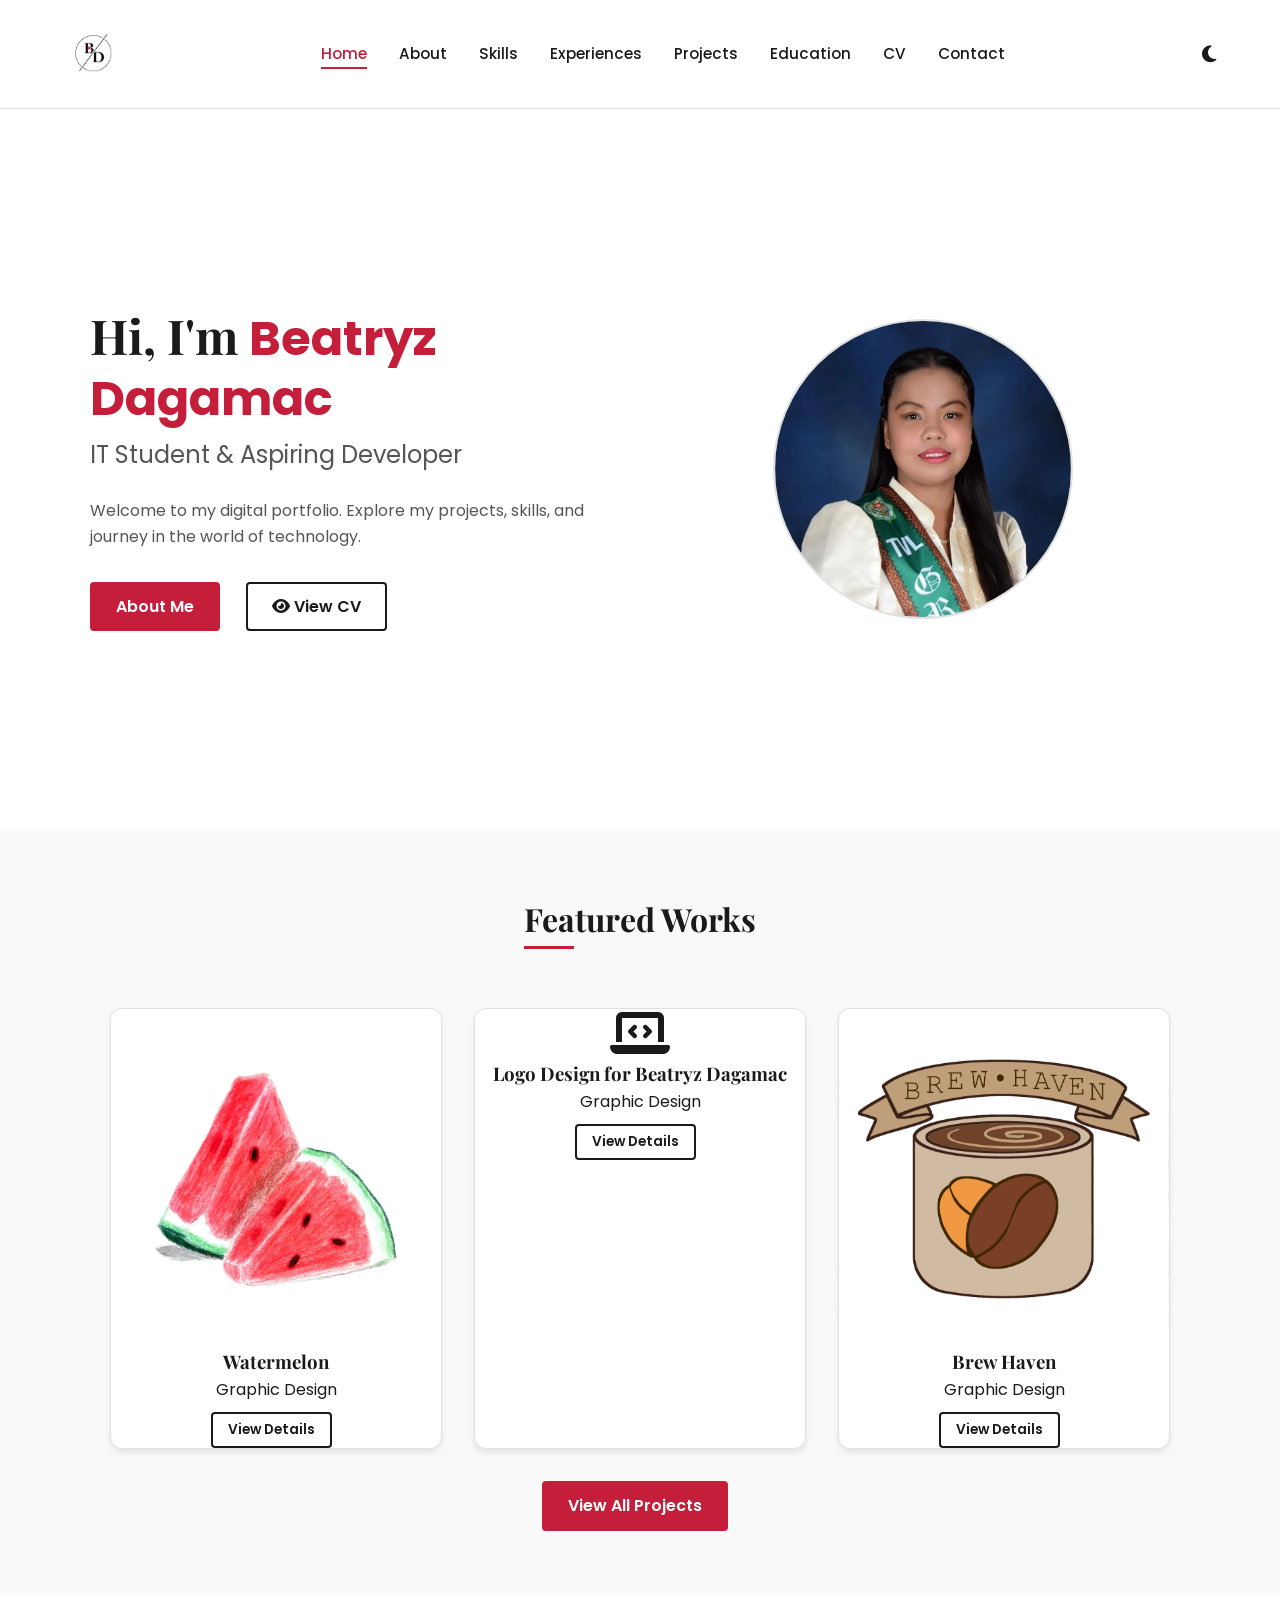
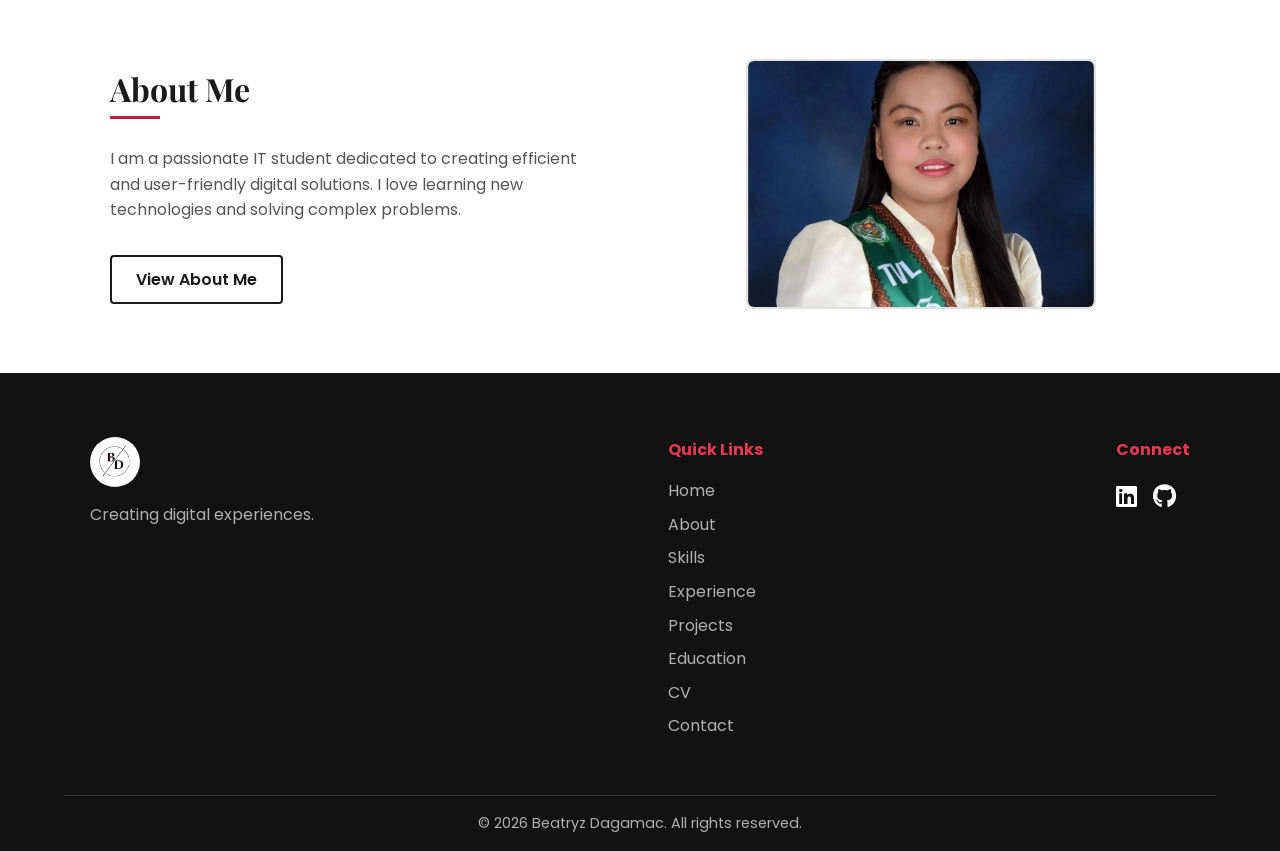
==== index.html @ 551d58fe "Add files via upload" ====
<!DOCTYPE html>
<html lang="en">
<head>
    <meta charset="UTF-8">
    <meta name="viewport" content="width=device-width, initial-scale=1.0">
    <meta name="author" content="Beatryz Dagamac">
    <meta name="description" content="The official web development and Aspiring IT professional portfolio of Beatryz Dagamac. View my projects, skills, experience, and downloadable CV.">
    <meta name="keywords" content="Beatryz Dagamac, Web Developer, Aspiring IT Professional, Portfolio, HTML, CSS, JavaScript, Networking, System Administration">
    <title>Beatryz Dagamac | Portfolio</title>
    <!-- Link to CSS -->
    <link rel="stylesheet" href="style.css">
    <!-- Font Awesome for Icons -->
    <link rel="stylesheet" href="https://cdnjs.cloudflare.com/ajax/libs/font-awesome/6.4.0/css/all.min.css">
    <!-- Google Fonts -->
    <link href="https://fonts.googleapis.com/css2?family=Playfair+Display:wght@700&family=Poppins:wght@300;400;600&display=swap" rel="stylesheet">    
    <!-- Standard Favicon -->
    <link rel="icon" type="image/png" href="assets/images/logo-icon.png">

    <!-- Apple Touch Icon (for iOS devices) -->
    <link rel="apple-touch-icon" href="assets/images/logo-icon.png">
</head>
<body>
        <!-- Navigation -->
    <nav class="navbar">
        <div class="logo">
            <!-- Using text representation of your logo for now -->
            <img src="assets/images/logo.png" alt="Beatryz Dagamac Logo" class="logo-img">
        </div>
        
        <ul class="nav-links">
            <li><a href="index.html" class="active">Home</a></li>
            <li><a href="about.html">About</a></li>
            <li><a href="skills.html">Skills</a></li>
            <li><a href="experience.html">Experiences</a></li>
            <li><a href="projects.html">Projects</a></li>
            <li><a href="education.html">Education</a></li>
            <li><a href="cv.html">CV</a></li>
            <li><a href="contact.html">Contact</a></li>
        </ul>

        <div class="nav-actions">
            <button id="theme-toggle" aria-label="Toggle Dark Mode">
                <i class="fas fa-moon"></i>
            </button>
            <div class="hamburger">
                <span class="bar"></span>
                <span class="bar"></span>
                <span class="bar"></span>
            </div>
        </div>
    </nav>

    <header class="hero">
                <div class="hero-content">
            <div class="hero-text">
                <h1>Hi, I'm <span class="accent-text">Beatryz Dagamac</span></h1>
                <h2>IT Student & Aspiring Developer</h2>
                <p>Welcome to my digital portfolio. Explore my projects, skills, and journey in the world of technology.</p>
                <div class="hero-buttons">
                    <a href="about.html" class="btn btn-primary">About Me</a>
                    <a href="cv.html" class="btn btn-outline">
                        <i class="fas fa-eye"></i>
                        View CV</a>
                </div>
            </div>
            <div class="hero-image">
                <!-- Placeholder for your photo -->
                <div class="img-placeholder">

                        <img src="assets/images/profile.jpg" alt="Beatryz Dagamac" class="profile-img">
                    </i>
                </div>
            </div>
        </div>
    </header>

    <!-- Featured Works Section -->
    <!-- Featured Works Section -->
    <section class="featured-works">
        <div class="container">
            <h2 class="section-title">Featured Works</h2>
            
            <!-- Added ID here for JavaScript to target -->
            <div class="projects-grid" id="featured-projects-grid">
                <!-- Projects will be automatically injected here by JavaScript -->
            </div>
            
            <div class="center-btn">
                <a href="projects.html" class="btn btn-primary">View All Projects</a>
            </div>
        </div>
    </section>
    
    <!-- About Preview Section -->
    <section class="about-preview">
        <div class="container about-container">
            <div class="about-text">
                <h2 class="section-title">About Me</h2>
                <p>I am a passionate IT student dedicated to creating efficient and user-friendly digital solutions. I love learning new technologies and solving complex problems.</p>
                <a href="about.html" class="btn btn-outline">View About Me</a>
            </div>
            <div class="about-image">
                <div class="img-placeholder square">
                    <img src="assets/images/profile.jpg" alt="Beatryz Dagamac" class="profile-img">
                </div>
            </div>
        </div>
    </section>


    <!-- Footer Section -->
     <footer>
        <div class = "footer-content">
            <div class="footer-logo">
                <img src="assets/images/logo.png" alt="Beatryz Dagamac Logo" class="logo-img">
                <p>Creating digital experiences.</p>
            </div>

            <div class="footer-links">
                <h4>Quick Links</h4>
                <ul>
                    <li><a href="index.html">Home</a></li>
                    <li><a href="about.html" class="active">About</a></li>
                    <li><a href="skills.html">Skills</a></li>
                    <li><a href="experience.html">Experience</a></li>
                    <li><a href="projects.html">Projects</a></li>
                    <li><a href="education.html">Education</a></li>
                    <li><a href="cv.html">CV</a></li>
                    <li><a href="contact.html">Contact</a></li>
                </ul>
            </div>

            <div class="footer-social">
                <h4>Connect</h4>
                <div class="social-icons">
                    <a href="https://linkedin.com/in/beatryz-dagamac-381463185" target="_blank"><i class="fab fa-linkedin"></i></a>
                    <a href="https://github.com/beaD8"><i class="fab fa-github"></i></a>  
                </div>
            </div>

        </div>

        <div class="footer-bottom">
            <p>&copy; 2026 Beatryz Dagamac. All rights reserved.</p>
        </div>
     </footer>

    <!-- 1. Load the data FIRST -->
    <script src="projects-data.js"></script>
    <!-- 2. Load your main script SECOND -->
    <script src="script.js"></script>
</body>
</html>
---- style.css ----
/* =========================================
   1. CSS Variables (Unified Color Palette)
   ========================================= */
:root {
    /* Base Colors */
    --primary-bg: #FFFFFF;
    --secondary-bg: #F9F9F9;
    --text-main: #1A1A1A;
    --text-muted: #555555;
    
    /* Accent Colors (Red from logo) */
    --accent-color: #C41E3A;
    --accent-hover: #9e182e;
    --accent-light: #f9e0e4; /* Light red for badges/tags backgrounds */
    --accent-dark: #8a1529;
    
    /* UI Elements */
    --border-color: #E0E0E0;
    --card-bg: #FFFFFF;
    --shadow: 0 4px 6px rgba(0, 0, 0, 0.08);
    --shadow-hover: 0 8px 25px rgba(0, 0, 0, 0.12);
    
    /* Semantic Colors (Light Mode) */
    --success-bg: #d4edda;
    --success-text: #155724;
    --success-border: #c3e6cb;
    --error-bg: #f8d7da;
    --error-text: #721c24;
    --error-border: #f5c6cb;
    --warning-bg: #fff3cd;
    --warning-text: #856404;
    --info-bg: #d1ecf1;
    --info-text: #0c5460;

    /* Aliases for compatibility with older CSS blocks */
    --bg-primary: var(--primary-bg);
    --bg-secondary: var(--secondary-bg);
    --text-color: var(--text-main);
}

/* =========================================
   2. Dark Mode Overrides
   ========================================= */
body.dark-mode {
    /* Base Colors */
    --primary-bg: #121212;
    --secondary-bg: #1E1E1E;
    --text-main: #FFFFFF;
    --text-muted: #B0B0B0;
    
    /* Accent Colors (Slightly brighter for better contrast in dark mode) */
    --accent-color: #E63950;
    --accent-hover: #ff4d62;
    --accent-light: #3a1a1f; /* Dark red for badges/tags backgrounds */
    --accent-dark: #ff6b7d;
    
    /* UI Elements */
    --border-color: #333333;
    --card-bg: #1E1E1E;
    --shadow: 0 4px 6px rgba(0, 0, 0, 0.3);
    --shadow-hover: 0 8px 25px rgba(0, 0, 0, 0.5);

    /* Semantic Colors (Dark Mode) */
    --success-bg: #1a2e1a;
    --success-text: #75b798;
    --success-border: #2a4a2a;
    --error-bg: #2e1a1a;
    --error-text: #f1aeb5;
    --error-border: #4a2a2a;
    --warning-bg: #2e2a1a;
    --warning-text: #e0c060;
    --info-bg: #1a2a2e;
    --info-text: #6edff6;

    /* Aliases */
    --bg-primary: var(--primary-bg);
    --bg-secondary: var(--secondary-bg);
    --text-color: var(--text-main);
}

/* =========================================
   3. Reset and Base Styles
   ========================================= */
* {
    margin: 0;
    padding: 0;
    box-sizing: border-box;
    font-family: 'Poppins', sans-serif;
    transition: background-color 0.3s, color 0.3s, border-color 0.3s, box-shadow 0.3s;
}

body {
    background-color: var(--primary-bg);
    color: var(--text-main);
    line-height: 1.6;
}

a {
    text-decoration: none;
    color: inherit;
}

ul {
    list-style: none;
}

.container {
    max-width: 1100px;
    margin: 0 auto;
    padding: 0 20px;
}

.accent-text {
    color: var(--accent-color);
}

/* =========================================
   4. Typography & Buttons
   ========================================= */
h1, h2, h3, .logo-text {
    font-family: 'Playfair Display', serif;
}

.section-title {
    font-size: 2rem;
    margin-bottom: 2rem;
    position: relative;
    display: inline-block;
}

.section-title::after {
    content: '';
    position: absolute;
    bottom: -5px;
    left: 0;
    width: 50px;
    height: 3px;
    background-color: var(--accent-color);
}

.btn {
    display: inline-block;
    padding: 10px 24px;
    border-radius: 4px;
    font-weight: 600;
    cursor: pointer;
    transition: all 0.3s ease;
    margin-right: 10px;
}

.btn-primary {
    background-color: var(--accent-color);
    color: #fff;
    border: 2px solid var(--accent-color);
}

.btn-primary:hover {
    background-color: var(--accent-hover);
    border-color: var(--accent-hover);
}

.btn-outline {
    background-color: transparent;
    color: var(--text-main);
    border: 2px solid var(--text-main);
}

.btn-outline:hover {
    background-color: var(--text-main);
    color: var(--primary-bg);
}

/* =========================================
   5. Navigation
   ========================================= */
.navbar {
    display: flex;
    justify-content: space-between;
    align-items: center;
    padding: 1.5rem 5%;
    background-color: var(--primary-bg);
    position: sticky;
    top: 0;
    z-index: 1000;
    border-bottom: 1px solid var(--border-color);
}

.logo {
    display: flex;
    align-items: center;
}

.logo-img {
    height: 60px;
    width: auto;
    object-fit: contain;
    transition: transform 0.3s ease;
    border-radius: 50%;
}

.logo-img:hover {
    transform: scale(1.05);
}

.logo-text {
    font-size: 1.8rem;
    font-weight: bold;
    color: var(--text-main);
}

.logo-text .accent {
    color: var(--accent-color);
    font-style: italic;
}

.nav-links {
    display: flex;
    gap: 2rem;
}

.nav-links a {
    font-weight: 500;
    font-size: 0.95rem;
    position: relative;
}

.nav-links a:hover, .nav-links a.active {
    color: var(--accent-color);
}

.nav-links a::after {
    content: '';
    position: absolute;
    width: 0;
    height: 2px;
    bottom: -5px;
    left: 0;
    background-color: var(--accent-color);
    transition: width 0.3s;
}

.nav-links a:hover::after, .nav-links a.active::after {
    width: 100%;
}

.nav-actions {
    display: flex;
    align-items: center;
    gap: 1.5rem;
}

#theme-toggle {
    background: none;
    border: none;
    cursor: pointer;
    font-size: 1.2rem;
    color: var(--text-main);
}

.hamburger {
    display: none;
    cursor: pointer;
}

.bar {
    display: block;
    width: 25px;
    height: 3px;
    margin: 5px auto;
    background-color: var(--text-main);
    transition: all 0.3s ease;
}

/* =========================================
   6. Hero Section
   ========================================= */
.hero {
    padding: 4rem 5%;
    min-height: 80vh;
    display: flex;
    align-items: center;
}

.hero-content {
    display: flex;
    align-items: center;
    justify-content: space-between;
    max-width: 1100px;
    margin: 0 auto;
    width: 100%;
    gap: 2rem;
}

.hero-text {
    flex: 1;
}

.hero-text h1 {
    font-size: 3rem;
    margin-bottom: 0.5rem;
    line-height: 1.2;
}

.hero-text h2 {
    font-size: 1.5rem;
    color: var(--text-muted);
    margin-bottom: 1.5rem;
    font-family: 'Poppins', sans-serif;
    font-weight: 400;
}

.hero-text p {
    margin-bottom: 2rem;
    color: var(--text-muted);
    max-width: 500px;
}

.hero-buttons {
    display: flex;
    gap: 1rem;
    flex-wrap: wrap;
}

.hero-image {
    flex: 1;
    display: flex;
    justify-content: center;
}

.img-placeholder {
    width: 300px;
    height: 300px;
    background-color: var(--secondary-bg);
    border: 2px solid var(--border-color);
    border-radius: 50%;
    display: flex;
    align-items: center;
    justify-content: center;
    overflow: hidden;
}

.profile-img {
    width: 100%;
    height: 100%;
    object-fit: cover;
    display: block;
}

/* =========================================
   7. Featured Works & Projects
   ========================================= */
.featured-works, .projects-page-section {
    padding: 4rem 0;
    background-color: var(--secondary-bg);
    text-align: center;
}

.projects-grid {
    display: grid;
    grid-template-columns: repeat(auto-fill, minmax(320px, 1fr));
    gap: 2rem;
    max-width: 1100px;
    margin: 0 auto;
    padding: 2rem 0;
}

.project-card {
    background: var(--card-bg);
    border-radius: 12px;
    overflow: hidden;
    box-shadow: var(--shadow);
    transition: transform 0.3s ease, box-shadow 0.3s ease, border-color 0.3s;
    border: 1px solid var(--border-color);
    display: flex;
    flex-direction: column;
}

.project-card:hover {
    transform: translateY(-8px);
    box-shadow: var(--shadow-hover);
    border-color: var(--accent-color);
}

.project-image {
    position: relative;
    height: 200px;
    overflow: hidden;
    background-color: var(--secondary-bg);
}

.project-image img {
    width: 100%;
    height: 100%;
    object-fit: cover;
    transition: transform 0.3s ease;
}

.project-card:hover .project-image img {
    transform: scale(1.05);
}

.project-overlay {
    position: absolute;
    top: 0;
    left: 0;
    width: 100%;
    height: 100%;
    background: rgba(0,0,0,0.6);
    display: flex;
    align-items: center;
    justify-content: center;
    gap: 1rem;
    opacity: 0;
    transition: opacity 0.3s ease;
}

.project-card:hover .project-overlay {
    opacity: 1;
}

.btn-icon {
    color: white;
    font-size: 1.5rem;
    padding: 10px;
    background: rgba(255,255,255,0.2);
    border-radius: 50%;
    transition: background 0.3s;
}

.btn-icon:hover {
    background: var(--accent-color);
}

.project-content {
    padding: 1.5rem;
    display: flex;
    flex-direction: column;
    flex-grow: 1;
}

.project-header {
    display: flex;
    justify-content: space-between;
    align-items: flex-start;
    margin-bottom: 0.5rem;
}

.project-header h3 {
    font-family: 'Playfair Display', serif;
    font-size: 1.25rem;
    margin: 0;
    color: var(--text-main);
}

.project-category {
    color: var(--accent-color);
    font-size: 0.85rem;
    margin-bottom: 0.75rem;
    font-weight: 600;
    text-transform: uppercase;
    letter-spacing: 0.5px;
}

.project-description {
    font-size: 0.95rem;
    line-height: 1.6;
    color: var(--text-muted);
    margin-bottom: 1rem;
    flex-grow: 1;
}

.project-tech {
    display: flex;
    flex-wrap: wrap;
    gap: 0.5rem;
}

.tech-badge {
    background: var(--accent-light);
    color: var(--accent-color);
    padding: 4px 10px;
    border-radius: 20px;
    font-size: 0.8rem;
    font-weight: 600;
}

.status-badge {
    font-size: 0.75rem;
    padding: 4px 8px;
    border-radius: 4px;
    font-weight: 600;
}

.status-badge.completed { background: var(--success-bg); color: var(--success-text); }
.status-badge.in-progress { background: var(--warning-bg); color: var(--warning-text); }
.status-badge.planned { background: var(--info-bg); color: var(--info-text); }

.card-status {
    position: absolute;
    top: 15px;
    right: 15px;
    background-color: var(--accent-color);
    color: #fff;
    padding: 4px 12px;
    border-radius: 20px;
    font-size: 0.75rem;
    font-weight: 600;
    text-transform: uppercase;
}

.card-status.in-progress { background-color: #f39c12; }
.card-status.planned { background-color: #7f8c8d; }

/* =========================================
   8. About & Skills Preview
   ========================================= */
.about-preview {
    padding: 4rem 0;
}

.about-container {
    display: flex;
    align-items: center;
    gap: 4rem;
}

.about-text {
    flex: 1;
}

.about-text p {
    margin-bottom: 2rem;
    color: var(--text-muted);
}

.about-image {
    flex: 1;
    display: flex;
    justify-content: center;
}

.img-placeholder.square {
    border-radius: 8px;
    width: 350px;
    height: 250px;
}

/* =========================================
   9. Footer (Fixed Black Background)
   ========================================= */
footer {
    background-color: #121212; /* Always black/dark */
    color: #FFFFFF;            /* Always white text */
    padding: 4rem 5% 1rem;
}

.footer-content {
    display: flex;
    justify-content: space-between;
    flex-wrap: wrap;
    gap: 2rem;
    max-width: 1100px;
    margin: 0 auto 3rem;
}

.footer-logo .logo-img {
    height: 50px;
    margin-bottom: 0.5rem;
    /* Ensure logo stays visible on dark bg */
    filter: brightness(1);
}

.footer-logo p {
    color: #B0B0B0; /* Light gray, always */
}

.footer-links h4, .footer-social h4 {
    margin-bottom: 1rem;
    color: #E63950; /* Accent red - always visible */
}

.footer-links ul li {
    margin-bottom: 0.5rem;
}

.footer-links a {
    color: #B0B0B0; /* Light gray links */
    transition: color 0.3s;
}

.footer-links a:hover {
    color: #E63950;
}

.social-icons {
    display: flex;
    gap: 1rem;
}

.social-icons a {
    color: #FFFFFF; /* White icons */
    font-size: 1.5rem;
    transition: color 0.3s;
}

.social-icons a:hover {
    color: #E63950;
}

.footer-bottom {
    text-align: center;
    border-top: 1px solid #333333; /* Dark border */
    padding-top: 1rem;
    color: #B0B0B0;
    font-size: 0.9rem;
}

/* =========================================
   10. Page Headers & Bio
   ========================================= */
.page-header {
    padding: 4rem 5%;
    background-color: var(--secondary-bg);
}

.header-content {
    display: flex;
    align-items: center;
    gap: 3rem;
    max-width: 1100px;
    margin: 0 auto;
}

.header-image .img-placeholder.square {
    width: 250px;
    height: 250px;
    border-radius: 8px;
    border: 3px solid var(--accent-color);
}

.header-info {
    flex: 1;
}

.info-grid {
    display: grid;
    grid-template-columns: repeat(2, 1fr);
    gap: 1.5rem;
    margin-top: 2rem;
}

.info-item {
    display: flex;
    align-items: center;
    gap: 10px;
    font-size: 1rem;
    color: var(--text-muted);
}

.info-item i {
    color: var(--accent-color);
    width: 20px;
    text-align: center;
}

.bio-section {
    padding: 4rem 5%;
}

.bio-text {
    font-size: 1.1rem;
    color: var(--text-muted);
    max-width: 900px;
    line-height: 1.8;
}

/* =========================================
   11. Timeline (Experience & Education)
   ========================================= */
.experience-section, .education-section, .certifications-section {
    padding: 4rem 5%;
}

.timeline {
    position: relative;
    max-width: 900px;
    margin: 0 auto;
    padding: 20px 0;
}

.timeline::before {
    content: '';
    position: absolute;
    top: 0;
    bottom: 0;
    left: 20px;
    width: 3px;
    background-color: var(--border-color);
}

.timeline-item {
    position: relative;
    margin-bottom: 3rem;
    padding-left: 60px;
}

.timeline-dot {
    position: absolute;
    left: 11px;
    top: 25px;
    width: 18px;
    height: 18px;
    border-radius: 50%;
    background-color: var(--accent-color);
    border: 4px solid var(--primary-bg);
    box-shadow: 0 0 0 3px var(--accent-color);
    z-index: 2;
}

.timeline-content {
    background: var(--card-bg);
    padding: 1.5rem;
    border-radius: 12px;
    box-shadow: var(--shadow);
    border: 1px solid var(--border-color);
    transition: transform 0.3s ease, box-shadow 0.3s ease;
}

.timeline-content:hover {
    transform: translateY(-3px);
    box-shadow: var(--shadow-hover);
    border-color: var(--accent-color);
}

.timeline-header {
    display: flex;
    justify-content: space-between;
    align-items: flex-start;
    flex-wrap: wrap;
    gap: 1rem;
    margin-bottom: 1rem;
    border-bottom: 1px solid var(--border-color);
    padding-bottom: 1rem;
}

.timeline-header h3 {
    font-size: 1.4rem;
    color: var(--text-main);
    margin: 0;
}

.timeline-date, .timeline-year {
    display: inline-block;
    background-color: var(--accent-color);
    color: #fff;
    padding: 5px 12px;
    border-radius: 20px;
    font-size: 0.85rem;
    font-weight: 600;
    white-space: nowrap;
}

.timeline-date i {
    margin-right: 5px;
}

.timeline-org {
    display: flex;
    gap: 1.5rem;
    flex-wrap: wrap;
    margin-bottom: 1.5rem;
    color: var(--text-muted);
    font-size: 0.95rem;
}

.timeline-org i {
    color: var(--accent-color);
    margin-right: 5px;
}

.timeline-body h4 {
    font-size: 1.1rem;
    color: var(--text-main);
    margin-top: 1.5rem;
    margin-bottom: 0.8rem;
    font-weight: 600;
}

.timeline-body h4:first-child {
    margin-top: 0;
}

.timeline-body ul {
    list-style-type: none;
    padding-left: 0;
}

.timeline-body ul li {
    position: relative;
    padding-left: 20px;
    margin-bottom: 0.6rem;
    color: var(--text-muted);
    line-height: 1.6;
}

.timeline-body ul li::before {
    content: '▸';
    position: absolute;
    left: 0;
    color: var(--accent-color);
    font-weight: bold;
}

.timeline-major {
    font-weight: 600;
    color: var(--text-main);
    margin: 0 0 0.75rem 0;
    font-size: 0.95rem;
}

.timeline-school {
    color: var(--text-muted);
    font-size: 0.9rem;
    margin: 0 0 1rem 0;
    display: flex;
    align-items: center;
    flex-wrap: wrap;
    gap: 0.5rem;
}

.location-sep {
    color: var(--border-color);
}

.timeline-desc {
    font-size: 0.95rem;
    line-height: 1.6;
    color: var(--text-muted);
    margin: 0;
}

/* =========================================
   12. Education & Certifications Grid
   ========================================= */
.edu-grid, .cert-grid {
    display: grid;
    grid-template-columns: repeat(auto-fill, minmax(280px, 1fr));
    gap: 1.5rem;
    margin-top: 2rem;
}

.edu-card, .cert-card {
    background: var(--card-bg);
    border: 1px solid var(--border-color);
    border-radius: 12px;
    padding: 2rem 1.5rem;
    text-align: center;
    transition: all 0.3s ease;
    box-shadow: var(--shadow);
    display: flex;
    flex-direction: column;
    align-items: center;
}

.edu-card:hover, .cert-card:hover {
    transform: translateY(-5px);
    box-shadow: var(--shadow-hover);
    border-color: var(--accent-color);
}

.edu-icon, .cert-icon {
    width: 60px;
    height: 60px;
    background: var(--accent-light);
    color: var(--accent-color);
    border-radius: 50%;
    display: flex;
    align-items: center;
    justify-content: center;
    font-size: 1.5rem;
    margin-bottom: 1rem;
}

.edu-card h3, .cert-title {
    font-family: 'Playfair Display', serif;
    font-size: 1.1rem;
    margin: 0 0 0.5rem 0;
    color: var(--text-main);
}

.edu-school, .cert-issuer {
    font-weight: 600;
    color: var(--text-muted);
    font-size: 0.9rem;
    margin: 0 0 1rem 0;
}

.edu-year {
    color: var(--accent-color);
    font-weight: 600;
    margin: 0.5rem 0;
}

.edu-major {
    color: var(--text-muted);
    font-size: 0.9rem;
}

.cert-details {
    display: flex;
    flex-direction: column;
    gap: 0.5rem;
    font-size: 0.85rem;
    color: var(--text-muted);
    width: 100%;
    border-top: 1px solid var(--border-color);
    padding-top: 1rem;
    margin-top: auto;
}

.cert-details span {
    display: flex;
    align-items: center;
    justify-content: center;
    gap: 0.5rem;
}

.cert-id {
    font-family: monospace;
    background: var(--secondary-bg);
    padding: 2px 8px;
    border-radius: 4px;
    font-size: 0.8rem;
}

/* =========================================
   13. Skills Page
   ========================================= */
.skills-header {
    text-align: center;
    padding: 5rem 5%;
}

.header-subtitle {
    font-size: 1.2rem;
    color: var(--text-muted);
    max-width: 700px;
    margin: 1rem auto 0;
}

.skills-section {
    padding: 4rem 5%;
}

.professional-skills {
    background-color: var(--secondary-bg);
}

.section-title i {
    color: var(--accent-color);
    margin-right: 10px;
}

.skill-category {
    margin-bottom: 3rem;
}

.category-title {
    font-size: 1.5rem;
    margin-bottom: 1.5rem;
    color: var(--text-main);
    padding-bottom: 0.5rem;
    border-bottom: 2px solid var(--border-color);
}

.skills-grid {
    display: grid;
    grid-template-columns: repeat(auto-fill, minmax(280px, 1fr));
    gap: 1.5rem;
}

.skill-card {
    background-color: var(--card-bg);
    border: 1px solid var(--border-color);
    border-radius: 8px;
    padding: 1.5rem;
    transition: transform 0.3s, box-shadow 0.3s, border-color 0.3s;
}

.skill-card:hover {
    transform: translateY(-5px);
    box-shadow: var(--shadow-hover);
    border-color: var(--accent-color);
}

.skill-card.professional {
    text-align: center;
}

.skill-icon {
    font-size: 2.5rem;
    color: var(--accent-color);
    margin-bottom: 1rem;
}

.skill-card h4 {
    margin-bottom: 1rem;
    color: var(--text-main);
}

.skill-card.professional p {
    font-size: 0.9rem;
    color: var(--text-muted);
    margin-bottom: 1rem;
    line-height: 1.5;
}

.skill-bar {
    width: 100%;
    height: 8px;
    background-color: var(--border-color);
    border-radius: 4px;
    overflow: hidden;
    margin-bottom: 0.5rem;
}

.skill-progress {
    height: 100%;
    background: linear-gradient(90deg, var(--accent-color), #ff4757);
    border-radius: 4px;
    width: 0;
    transition: width 1s ease-out;
}

.skill-progress.animated {
    width: var(--progress-width, 0);
}

.skill-level {
    font-size: 0.85rem;
    color: var(--text-muted);
    font-weight: 600;
}

.skills-stats {
    padding: 4rem 5%;
    background-color: var(--accent-color);
    color: #fff;
}

.stats-grid {
    display: grid;
    grid-template-columns: repeat(auto-fit, minmax(200px, 1fr));
    gap: 2rem;
    text-align: center;
}

.stat-item {
    padding: 1.5rem;
}

.stat-number {
    font-size: 3rem;
    font-weight: 700;
    margin-bottom: 0.5rem;
    font-family: 'Playfair Display', serif;
}

.stat-label {
    font-size: 1.1rem;
    opacity: 0.9;
}

/* =========================================
   14. Projects Page Filters
   ========================================= */
.filter-section {
    padding: 2rem 5%;
    background-color: var(--secondary-bg);
    border-bottom: 1px solid var(--border-color);
}

.filter-bar {
    display: flex;
    justify-content: space-between;
    align-items: center;
    flex-wrap: wrap;
    gap: 1rem;
    max-width: 1100px;
    margin: 0 auto;
}

.search-box {
    position: relative;
    flex: 1;
    min-width: 250px;
}

.search-box i {
    position: absolute;
    left: 15px;
    top: 50%;
    transform: translateY(-50%);
    color: var(--text-muted);
}

.search-box input {
    width: 100%;
    padding: 12px 15px 12px 45px;
    border: 1px solid var(--border-color);
    border-radius: 6px;
    background-color: var(--card-bg);
    color: var(--text-main);
    font-size: 1rem;
    outline: none;
    transition: border-color 0.3s;
}

.search-box input:focus {
    border-color: var(--accent-color);
}

.filter-selects {
    display: flex;
    gap: 1rem;
    flex-wrap: wrap;
}

.filter-selects select {
    padding: 12px 15px;
    border: 1px solid var(--border-color);
    border-radius: 6px;
    background-color: var(--card-bg);
    color: var(--text-main);
    font-size: 0.95rem;
    cursor: pointer;
    outline: none;
    min-width: 160px;
}

.filter-selects select:focus {
    border-color: var(--accent-color);
}

.results-info {
    max-width: 1100px;
    margin: 1rem auto 0;
    font-size: 0.9rem;
    color: var(--text-muted);
}

.no-results {
    text-align: center;
    padding: 4rem 2rem;
    color: var(--text-muted);
}

.no-results i {
    font-size: 4rem;
    margin-bottom: 1rem;
    color: var(--border-color);
}

.no-results h3 {
    color: var(--text-main);
    margin-bottom: 0.5rem;
}

/* =========================================
   15. CV Page
   ========================================= */
.cv-header {
    text-align: center;
    padding: 5rem 5% 3rem;
}

.cv-actions-section {
    padding: 2rem 5% 4rem;
}

.cv-action-card {
    max-width: 700px;
    margin: 0 auto;
    background-color: var(--card-bg);
    border: 2px dashed var(--border-color);
    border-radius: 12px;
    padding: 3rem 2rem;
    text-align: center;
    transition: border-color 0.3s, box-shadow 0.3s;
}

.cv-action-card:hover {
    border-color: var(--accent-color);
    box-shadow: var(--shadow-hover);
}

.cv-icon-large {
    font-size: 4rem;
    color: var(--accent-color);
    margin-bottom: 1.5rem;
}

.cv-action-card h2 {
    font-size: 1.5rem;
    color: var(--text-main);
    margin-bottom: 0.5rem;
    word-break: break-all;
}

.cv-action-card > p {
    color: var(--text-muted);
    margin-bottom: 2rem;
    font-size: 0.95rem;
}

.cv-buttons {
    display: flex;
    justify-content: center;
    gap: 1rem;
    flex-wrap: wrap;
    margin-bottom: 1.5rem;
}

.cv-btn {
    padding: 14px 28px;
    font-size: 1rem;
    display: inline-flex;
    align-items: center;
    gap: 8px;
}

.cv-note {
    font-size: 0.85rem;
    color: var(--text-muted);
    display: flex;
    align-items: center;
    justify-content: center;
    gap: 6px;
}

.cv-note i {
    color: var(--accent-color);
}

.cv-preview-section {
    padding: 4rem 5%;
    background-color: var(--secondary-bg);
}

.cv-summary-card {
    max-width: 800px;
    margin: 0 auto;
    background-color: var(--card-bg);
    border: 1px solid var(--border-color);
    border-radius: 8px;
    padding: 2.5rem;
    box-shadow: var(--shadow);
}

.summary-header {
    text-align: center;
    border-bottom: 2px solid var(--accent-color);
    padding-bottom: 1.5rem;
    margin-bottom: 1.5rem;
}

.summary-header h3 {
    font-size: 2rem;
    color: var(--text-main);
    margin-bottom: 0.5rem;
}

.summary-title {
    font-size: 1.1rem;
    color: var(--accent-color);
    font-weight: 600;
}

.summary-grid {
    display: grid;
    grid-template-columns: repeat(auto-fit, minmax(200px, 1fr));
    gap: 1rem;
    margin-bottom: 2rem;
}

.summary-item {
    display: flex;
    align-items: center;
    gap: 10px;
    color: var(--text-muted);
    font-size: 0.95rem;
}

.summary-item i {
    color: var(--accent-color);
    width: 20px;
    text-align: center;
}

.summary-body h4 {
    font-size: 1.2rem;
    color: var(--text-main);
    margin-bottom: 0.8rem;
    margin-top: 1.5rem;
}

.summary-body h4:first-child {
    margin-top: 0;
}

.summary-body p {
    color: var(--text-muted);
    line-height: 1.7;
    margin-bottom: 1rem;
}

.competency-list {
    list-style-type: none;
    padding: 0;
    display: grid;
    grid-template-columns: repeat(auto-fit, minmax(250px, 1fr));
    gap: 0.8rem;
}

.competency-list li {
    position: relative;
    padding-left: 25px;
    color: var(--text-muted);
}

.competency-list li::before {
    content: '\f00c';
    font-family: 'Font Awesome 6 Free';
    font-weight: 900;
    position: absolute;
    left: 0;
    color: var(--accent-color);
}

/* =========================================
   16. Project Detail Page
   ========================================= */
.project-detail-section {
    padding: 6rem 0 3rem;
    min-height: 100vh;
}

.back-button {
    display: inline-flex;
    align-items: center;
    gap: 0.5rem;
    color: var(--accent-color);
    text-decoration: none;
    font-weight: 600;
    margin-bottom: 2rem;
    transition: gap 0.3s ease;
}

.back-button:hover {
    gap: 1rem;
}

.project-detail-header {
    display: grid;
    grid-template-columns: 1fr 1fr;
    gap: 3rem;
    margin-bottom: 3rem;
    padding: 2rem;
    background: var(--card-bg);
    border-radius: 12px;
    box-shadow: var(--shadow);
}

.project-detail-image img {
    width: 100%;
    border-radius: 8px;
    box-shadow: var(--shadow);
}

.project-detail-title {
    font-family: 'Playfair Display', serif;
    font-size: 2rem;
    margin-bottom: 1rem;
    color: var(--text-main);
}

.project-detail-category,
.project-detail-year,
.project-detail-role {
    color: var(--text-muted);
    margin: 0.5rem 0;
    display: flex;
    align-items: center;
    gap: 0.5rem;
}

.project-detail-tech {
    margin: 1.5rem 0;
}

.project-detail-tech h3 {
    font-size: 1rem;
    margin-bottom: 0.75rem;
    color: var(--text-main);
}

.project-detail-actions {
    display: flex;
    gap: 1rem;
    margin-top: 1.5rem;
    flex-wrap: wrap;
}

.project-detail-content {
    display: grid;
    gap: 2rem;
}

.detail-section {
    background: var(--card-bg);
    padding: 2rem;
    border-radius: 12px;
    box-shadow: var(--shadow);
}

.detail-section h2 {
    font-family: 'Playfair Display', serif;
    font-size: 1.5rem;
    margin-bottom: 1rem;
    display: flex;
    align-items: center;
    gap: 0.75rem;
    color: var(--accent-color);
}

.detail-section p {
    line-height: 1.8;
    color: var(--text-muted);
}

.features-list {
    list-style: none;
    padding: 0;
    display: grid;
    gap: 0.75rem;
}

.features-list li {
    display: flex;
    align-items: center;
    gap: 0.75rem;
    padding: 0.5rem 0;
    color: var(--text-main);
}

.features-list i {
    color: var(--accent-color);
}

.screenshots-gallery {
    display: grid;
    grid-template-columns: repeat(auto-fit, minmax(250px, 1fr));
    gap: 1rem;
}

.screenshot-image {
    width: 100%;
    border-radius: 8px;
    box-shadow: var(--shadow);
    transition: transform 0.3s ease;
}

.screenshot-image:hover {
    transform: scale(1.02);
}

.btn-view-details {
    background: var(--accent-color);
    color: white;
    border: none;
    padding: 0.75rem 1.5rem;
    border-radius: 6px;
    cursor: pointer;
    font-weight: 600;
    display: inline-flex;
    align-items: center;
    gap: 0.5rem;
    transition: all 0.3s ease;
}

.btn-view-details:hover {
    background: var(--accent-hover);
    transform: translateY(-2px);
}

.error-message {
    text-align: center;
    padding: 4rem 2rem;
}

.error-message i {
    font-size: 4rem;
    color: var(--accent-color);
    margin-bottom: 1rem;
}

.error-message h2 {
    margin-bottom: 1rem;
    color: var(--text-main);
}

/* =========================================
   17. Contact Page
   ========================================= */
.contact-section {
    padding: 4rem 0;
}

.contact-wrapper {
    display: grid;
    grid-template-columns: 1fr 1.2fr;
    gap: 4rem;
    max-width: 1100px;
    margin: 0 auto;
}

.info-title, .form-title {
    font-family: 'Playfair Display', serif;
    font-size: 1.8rem;
    margin-bottom: 1rem;
    color: var(--text-main);
}

.info-desc {
    color: var(--text-muted);
    line-height: 1.6;
    margin-bottom: 2rem;
}

.info-cards {
    display: flex;
    flex-direction: column;
    gap: 1.5rem;
    margin-bottom: 2.5rem;
}

.info-card {
    display: flex;
    align-items: center;
    gap: 1.2rem;
    padding: 1.2rem;
    background: var(--card-bg);
    border: 1px solid var(--border-color);
    border-radius: 12px;
    transition: transform 0.3s ease, box-shadow 0.3s ease;
}

.info-card:hover {
    transform: translateX(5px);
    box-shadow: var(--shadow);
    border-color: var(--accent-color);
}

.info-icon {
    width: 45px;
    height: 45px;
    background: var(--accent-light);
    color: var(--accent-color);
    border-radius: 50%;
    display: flex;
    align-items: center;
    justify-content: center;
    font-size: 1.1rem;
    flex-shrink: 0;
}

.info-text h4 {
    font-size: 0.85rem;
    color: var(--text-muted);
    margin: 0 0 0.2rem 0;
    text-transform: uppercase;
    letter-spacing: 0.5px;
}

.info-text a, .info-text p {
    font-size: 1rem;
    color: var(--text-main);
    text-decoration: none;
    margin: 0;
    font-weight: 500;
}

.info-text a:hover {
    color: var(--accent-color);
}

.social-links h4 {
    font-size: 1rem;
    margin-bottom: 1rem;
    color: var(--text-main);
}

.social-links .social-icons {
    display: flex;
    gap: 1rem;
}

.social-links .social-icons a {
    width: 40px;
    height: 40px;
    background: var(--secondary-bg);
    border: 1px solid var(--border-color);
    color: var(--text-main);
    border-radius: 50%;
    display: flex;
    align-items: center;
    justify-content: center;
    text-decoration: none;
    transition: all 0.3s ease;
}

.social-links .social-icons a:hover {
    background: var(--accent-color);
    color: white;
    border-color: var(--accent-color);
    transform: translateY(-3px);
}

.contact-form-container {
    background: var(--card-bg);
    padding: 2.5rem;
    border-radius: 16px;
    box-shadow: var(--shadow);
    border: 1px solid var(--border-color);
}

.form-row {
    display: grid;
    grid-template-columns: 1fr 1fr;
    gap: 1.5rem;
}

.form-group {
    margin-bottom: 1.5rem;
    display: flex;
    flex-direction: column;
}

.form-group label {
    font-size: 0.9rem;
    font-weight: 600;
    color: var(--text-main);
    margin-bottom: 0.5rem;
}

.required {
    color: var(--accent-color);
}

.form-group input,
.form-group textarea {
    width: 100%;
    padding: 0.8rem 1rem;
    border: 1px solid var(--border-color);
    border-radius: 8px;
    background: var(--secondary-bg);
    color: var(--text-main);
    font-family: 'Poppins', sans-serif;
    font-size: 0.95rem;
    transition: border-color 0.3s ease, box-shadow 0.3s ease;
}

.form-group input:focus,
.form-group textarea:focus {
    outline: none;
    border-color: var(--accent-color);
    box-shadow: 0 0 0 3px var(--accent-light);
    background: var(--card-bg);
}

.form-group textarea {
    resize: vertical;
    min-height: 120px;
}

.honeypot {
    position: absolute;
    left: -9999px;
    opacity: 0;
    height: 0;
    width: 0;
    overflow: hidden;
}

.btn-submit {
    width: 100%;
    padding: 1rem;
    background: var(--accent-color);
    color: white;
    border: none;
    border-radius: 8px;
    font-family: 'Poppins', sans-serif;
    font-size: 1rem;
    font-weight: 600;
    cursor: pointer;
    transition: background 0.3s ease, transform 0.2s ease;
    display: flex;
    align-items: center;
    justify-content: center;
    gap: 0.5rem;
}

.btn-submit:hover {
    background: var(--accent-hover);
    transform: translateY(-2px);
}

.btn-submit:disabled {
    background: var(--border-color);
    color: var(--text-muted);
    cursor: not-allowed;
    transform: none;
}

.form-message {
    margin-top: 1rem;
    padding: 1rem;
    border-radius: 8px;
    font-size: 0.9rem;
    text-align: center;
    display: none;
}

.form-message.success {
    background: var(--success-bg);
    color: var(--success-text);
    border: 1px solid var(--success-border);
}

.form-message.error {
    background: var(--error-bg);
    color: var(--error-text);
    border: 1px solid var(--error-border);
}

/* =========================================
   18. Responsive Adjustments
   ========================================= */
@media (max-width: 900px) {
    .contact-wrapper {
        grid-template-columns: 1fr;
        gap: 3rem;
    }
}

@media (max-width: 768px) {
    .hamburger {
        display: block;
    }

    .nav-links {
        position: fixed;
        left: -100%;
        top: 70px;
        flex-direction: column;
        background-color: var(--primary-bg);
        width: 100%;
        text-align: center;
        transition: 0.3s;
        box-shadow: 0 10px 10px rgba(0,0,0,0.1);
        padding: 2rem 0;
        border-bottom: 1px solid var(--border-color);
    }

    .nav-links.active {
        left: 0;
    }

    .hero-content {
        flex-direction: column-reverse;
        text-align: center;
    }

    .hero-text h1 {
        font-size: 2.2rem;
    }

    .hero-buttons {
        justify-content: center;
    }

    .about-container {
        flex-direction: column;
        text-align: center;
    }
    
    .section-title::after {
        left: 50%;
        transform: translateX(-50%);
    }

    .logo-img {
        height: 40px;
    }

    .header-content {
        flex-direction: column;
        text-align: center;
    }
    
    .info-grid {
        grid-template-columns: 1fr;
        text-align: left;
    }

    .skills-grid {
        grid-template-columns: 1fr;
    }
    
    .stats-grid {
        grid-template-columns: repeat(2, 1fr);
    }
    
    .stat-number {
        font-size: 2.5rem;
    }

    .timeline::before {
        left: 15px;
    }
    
    .timeline-item {
        padding-left: 45px;
    }
    
    .timeline-dot {
        left: 6px;
        width: 15px;
        height: 15px;
    }
    
    .timeline-header {
        flex-direction: column;
    }
    
    .timeline-content {
        padding: 1.5rem;
    }

    .timeline-school {
        flex-direction: column;
        align-items: flex-start;
        gap: 0.25rem;
    }
    
    .location-sep {
        display: none;
    }

    .filter-bar {
        flex-direction: column;
        align-items: stretch;
    }
    
    .filter-selects {
        flex-direction: column;
    }
    
    .projects-grid {
        grid-template-columns: 1fr;
    }

    .cv-buttons {
        flex-direction: column;
    }
    
    .cv-btn {
        width: 100%;
        justify-content: center;
    }
    
    .cv-summary-card {
        padding: 1.5rem;
    }
    
    .summary-grid {
        grid-template-columns: 1fr;
    }

    .form-row {
        grid-template-columns: 1fr;
        gap: 0;
    }
    
    .contact-form-container {
        padding: 1.5rem;
    }

    .project-detail-header {
        grid-template-columns: 1fr;
    }
    
    .project-detail-actions {
        flex-direction: column;
    }
    
    .project-detail-actions a {
        width: 100%;
        text-align: center;
        justify-content: center;
    }
}
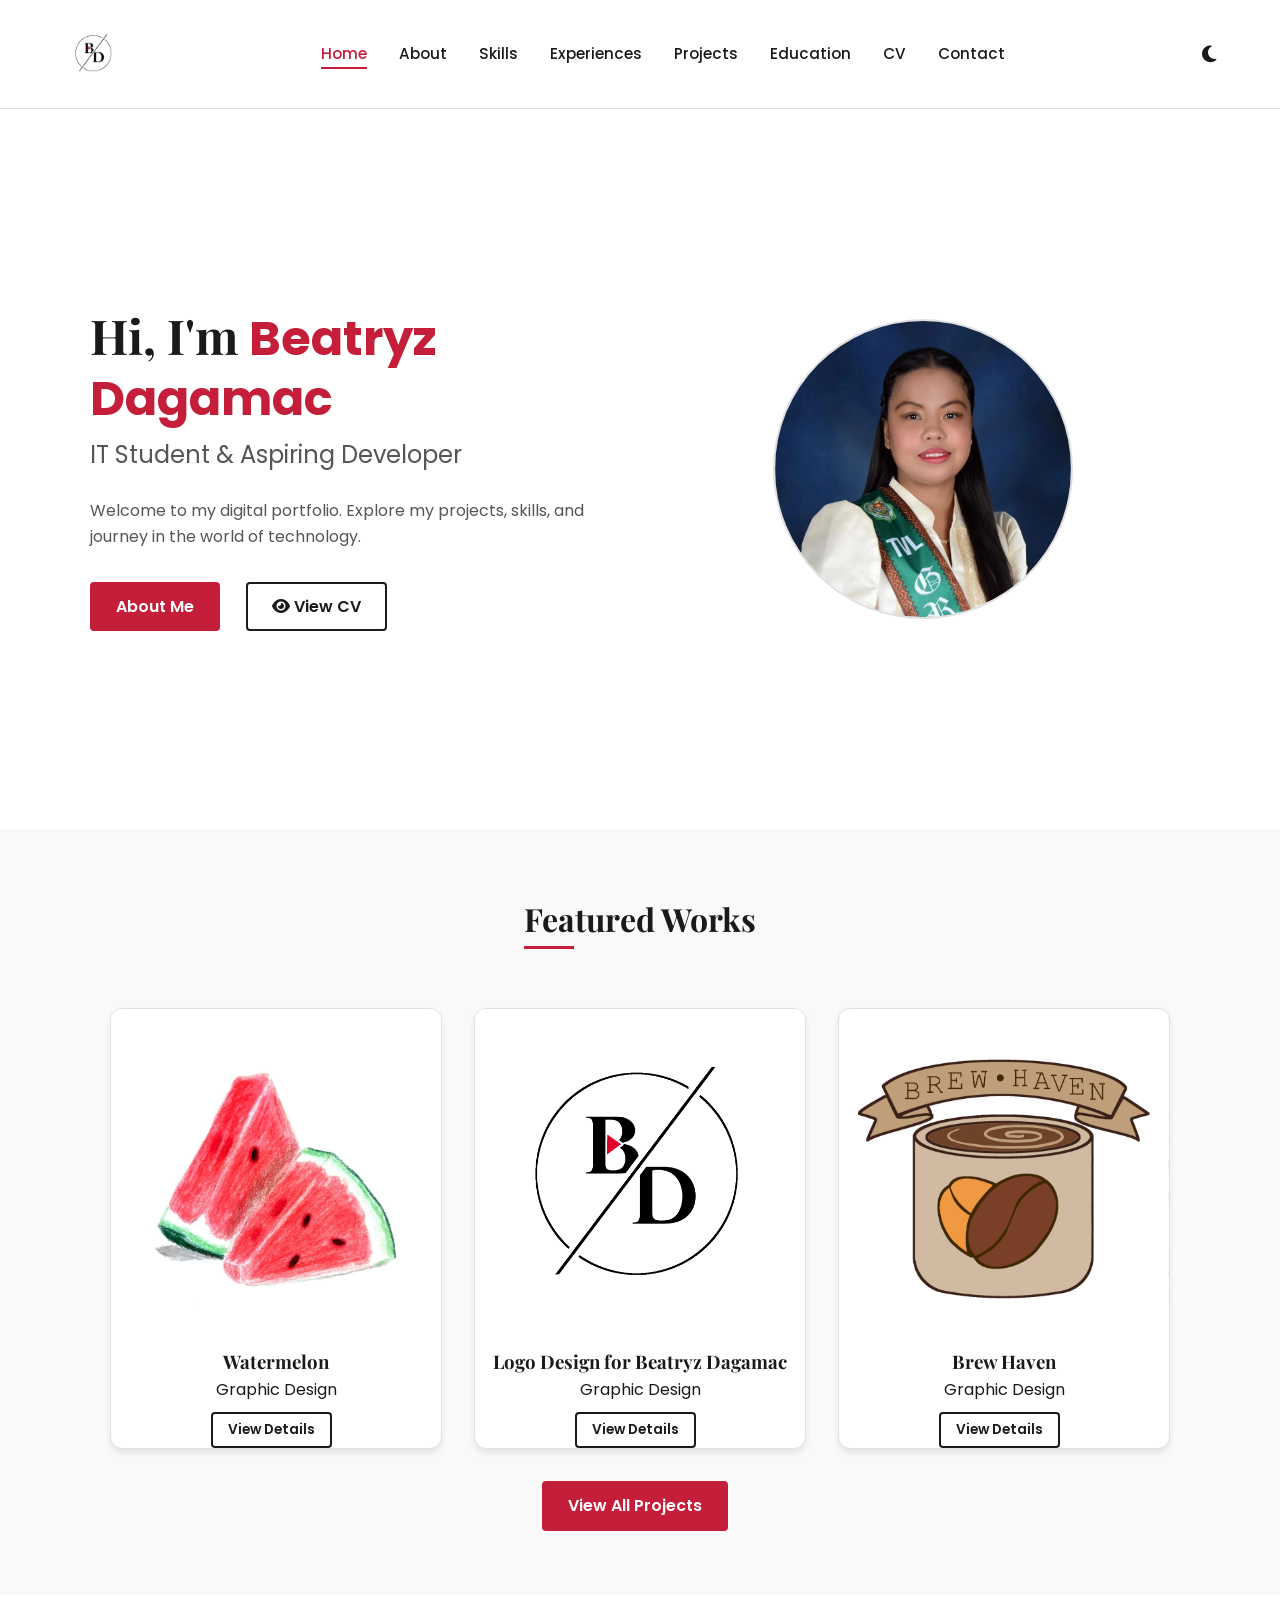
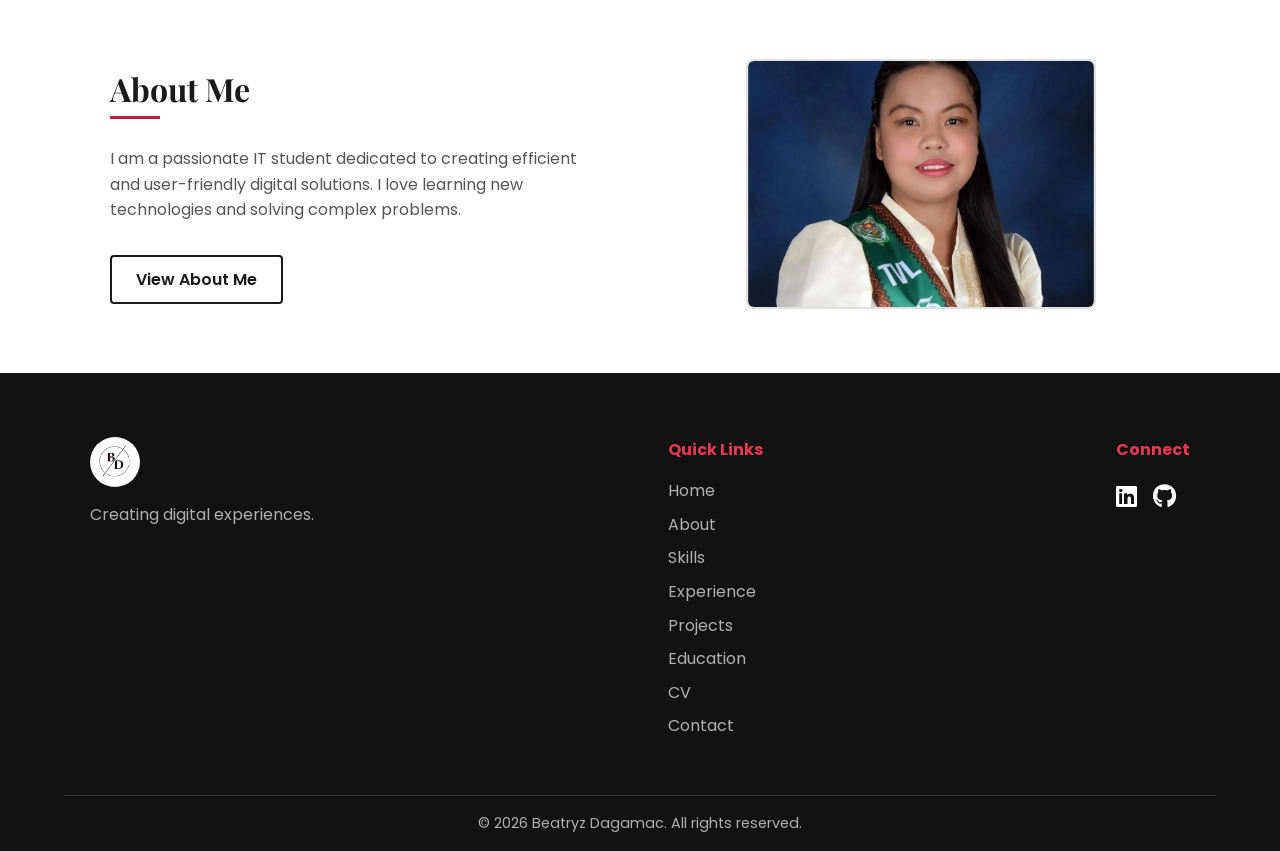
==== commit 8398f8b0: "Add Google site verification meta tag Added Google site verification meta tag for SEO." ====
--- a/index.html
+++ b/index.html
@@ -6,6 +6,7 @@
     <meta name="author" content="Beatryz Dagamac">
     <meta name="description" content="The official web development and Aspiring IT professional portfolio of Beatryz Dagamac. View my projects, skills, experience, and downloadable CV.">
     <meta name="keywords" content="Beatryz Dagamac, Web Developer, Aspiring IT Professional, Portfolio, HTML, CSS, JavaScript, Networking, System Administration">
+    <meta name="google-site-verification" content="fEy1xN2W01xyHChNIuVcr22ulmNOrKeDis3ggGiwunk" />
     <title>Beatryz Dagamac | Portfolio</title>
     <!-- Link to CSS -->
     <link rel="stylesheet" href="style.css">
@@ -150,4 +151,4 @@
     <!-- 2. Load your main script SECOND -->
     <script src="script.js"></script>
 </body>
-</html>+</html>
